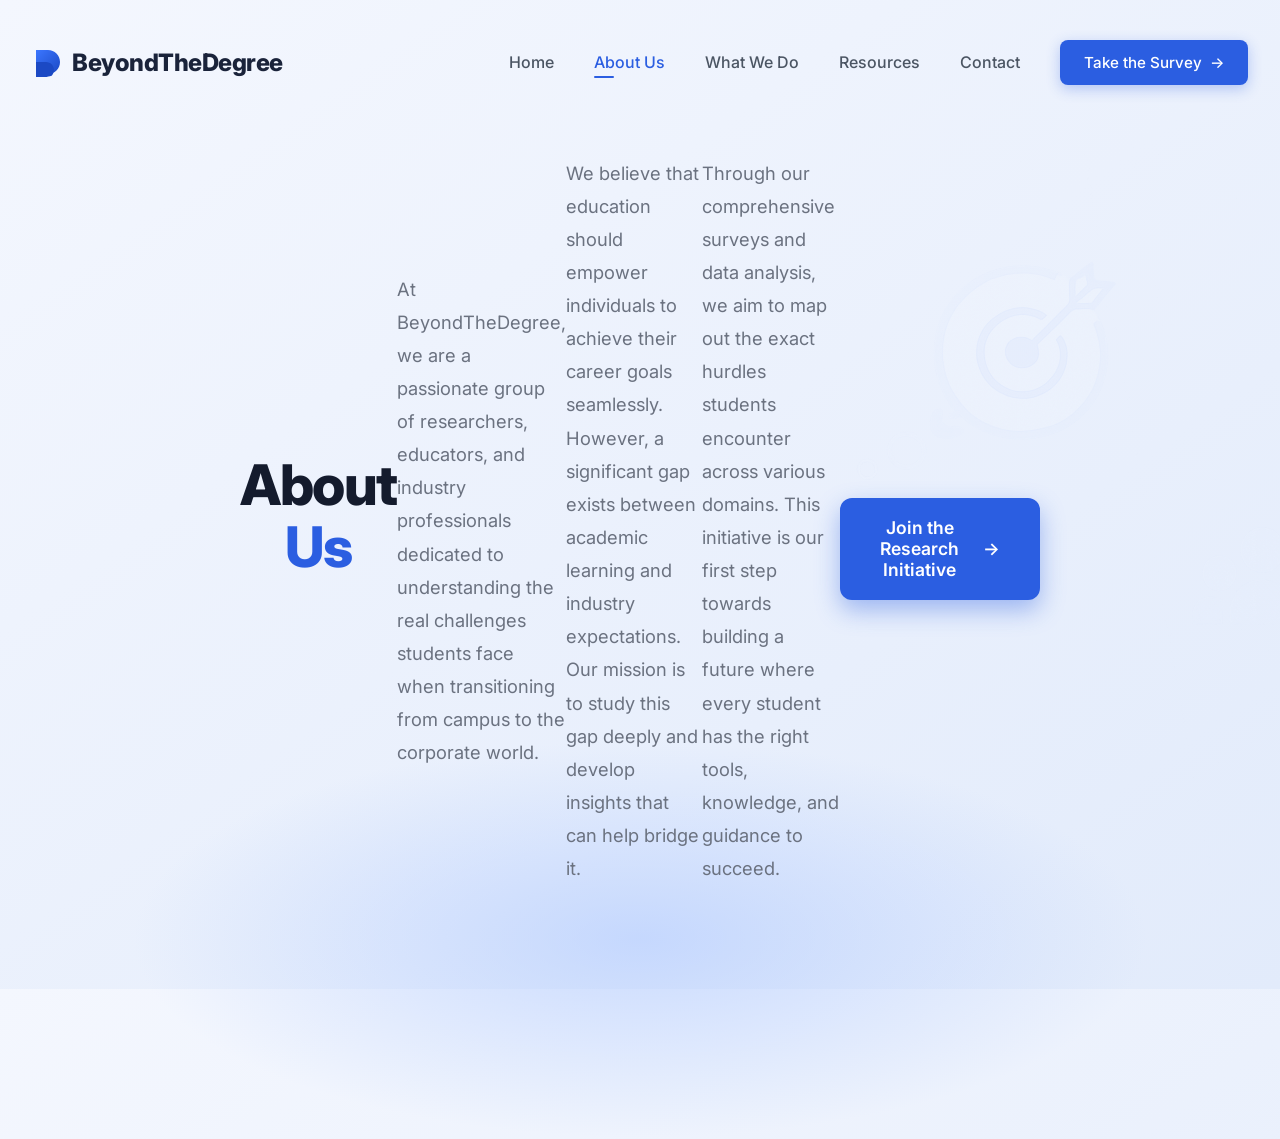
==== about.html @ 334ecd51 "Add new pages and update navigation" ====
<!DOCTYPE html>
<html lang="en">
<head>
    <meta charset="UTF-8">
    <meta name="viewport" content="width=device-width, initial-scale=1.0">
    <title>About Us - BeyondTheDegree</title>
    <meta name="description" content="We're building solutions that bridge the gap between students and great opportunities. Take our quick survey.">
    <link rel="preconnect" href="https://fonts.googleapis.com">
    <link rel="preconnect" href="https://fonts.gstatic.com" crossorigin>
    <link href="https://fonts.googleapis.com/css2?family=Inter:wght@400;500;600;700;800&display=swap" rel="stylesheet">
    <link rel="stylesheet" href="style.css">
    <style>
        .inner-page-content {
            padding: 2rem 0 5rem;
            max-width: 800px;
            margin: 0 auto;
            width: 100%;
        }
        .inner-page-content h1 {
            font-size: 3.5rem;
            margin-bottom: 2rem;
            text-align: center;
        }
        .inner-page-content p.desc {
            font-size: 1.15rem;
            line-height: 1.8;
            color: var(--text-gray);
            margin-bottom: 1.5rem;
        }
        @media (max-width: 768px) {
            .inner-page-content h1 { font-size: 2.8rem; }
        }
    </style>
</head>
<body>
    <div class="background-decorations">
        <div class="bg-icon bg-target"><img src="assets/Home/target.png" alt="" aria-hidden="true"></div>
        <div class="bg-icon bg-people"><img src="assets/Home/people.png" alt="" aria-hidden="true"></div>
        <div class="bg-icon bg-paperplane"><img src="assets/Home/paperplane.png" alt="" aria-hidden="true"></div>
    </div>

    <div class="container">
        <header>
            <div class="logo">
                <svg width="32" height="32" viewBox="0 0 32 32" fill="none" xmlns="http://www.w3.org/2000/svg">
                    <path d="M4 4 h12 c6.627 0 12 5.373 12 12 0 3.314 -1.343 6.314 -3.515 8.485C22.314 26.657 19.314 28 16 28 H4 V4 z" fill="url(#paint0_linear)"/>
                    <path d="M4 16 h10 c4.418 0 8 3.582 8 8 0 2.21 -0.895 4.21 -2.343 5.657C17.21 30.105 15.21 31 13 31 H4 V16 z" fill="#1b49c4"/>
                    <defs>
                        <linearGradient id="paint0_linear" x1="4" y1="4" x2="28" y2="28" gradientUnits="userSpaceOnUse">
                            <stop stop-color="#3b76ff" />
                            <stop offset="1" stop-color="#1b49c4" />
                        </linearGradient>
                    </defs>
                </svg>
                <span class="logo-text">BeyondTheDegree</span>
            </div>
            
            <button class="hamburger" id="hamburger" aria-label="Toggle navigation">
                <span></span>
                <span></span>
                <span></span>
            </button>
            
            <div class="nav-container" id="nav-container">
                <nav class="nav-links">
                    <a href="index.html">Home</a>
                    <a href="about.html" class="active">About Us</a>
                    <a href="what-we-do.html">What We Do</a>
                    <a href="resources.html">Resources</a>
                    <a href="contact.html">Contact</a>
                </nav>
                
                <a href="survey.html" class="nav-btn">Take the Survey <span class="arrow">&rarr;</span></a>
            </div>
        </header>

        <main class="inner-page-content">
            <h1>About <span class="highlight">Us</span></h1>
            <p class="desc">At BeyondTheDegree, we are a passionate group of researchers, educators, and industry professionals dedicated to understanding the real challenges students face when transitioning from campus to the corporate world.</p>
            <p class="desc">We believe that education should empower individuals to achieve their career goals seamlessly. However, a significant gap exists between academic learning and industry expectations. Our mission is to study this gap deeply and develop insights that can help bridge it.</p>
            <p class="desc">Through our comprehensive surveys and data analysis, we aim to map out the exact hurdles students encounter across various domains. This initiative is our first step towards building a future where every student has the right tools, knowledge, and guidance to succeed.</p>
            
            <div style="text-align: center; margin-top: 3.5rem;">
                <a href="survey.html" class="main-cta-btn">Join the Research Initiative <span class="arrow">&rarr;</span></a>
            </div>
        </main>
    </div>

    <script>
        const hamburger = document.getElementById('hamburger');
        const navContainer = document.getElementById('nav-container');
        const navLinks = document.querySelectorAll('.nav-links a');

        if (hamburger && navContainer) {
            hamburger.addEventListener('click', () => {
                hamburger.classList.toggle('active');
                navContainer.classList.toggle('active');
            });

            navLinks.forEach(link => {
                link.addEventListener('click', () => {
                    hamburger.classList.remove('active');
                    navContainer.classList.remove('active');
                });
            });
        }
    </script>
</body>
</html>
---- style.css ----
:root {
    --primary-blue: #2b5ee1;
    --primary-blue-hover: #1e45b0;
    --text-dark: #111827;
    --text-gray: #6b7280;
    --bg-light: #eef3fa;
    --nav-text: #4b5563;
}

* {
    margin: 0;
    padding: 0;
    box-sizing: border-box;
}

body {
    font-family: 'Inter', -apple-system, BlinkMacSystemFont, "Segoe UI", Roboto, sans-serif;
    background: linear-gradient(145deg, #f4f7fe 0%, #e2ebfb 100%);
    color: var(--text-dark);
    min-height: 100vh;
    overflow-x: hidden;
    position: relative;
}

/* Floor gradient for character */
body::before {
    content: '';
    position: absolute;
    bottom: -150px;
    left: 50%;
    transform: translateX(-50%);
    width: 80%;
    height: 400px;
    background: radial-gradient(ellipse at center, rgba(175, 201, 255, 0.6) 0%, rgba(226, 235, 251, 0) 70%);
    border-radius: 50%;
    z-index: 1;
    pointer-events: none;
}

/* Container */
.container {
    max-width: 1300px;
    margin: 0 auto;
    padding: 0 2rem;
    position: relative;
    z-index: 10;
}

/* Header */
header {
    display: flex;
    justify-content: space-between;
    align-items: center;
    padding: 2.5rem 0;
}

.logo {
    display: flex;
    align-items: center;
    gap: 0.5rem;
}

.logo-text {
    font-size: 1.5rem;
    font-weight: 800;
    color: #1a233a;
    letter-spacing: -0.5px;
}

.hamburger {
    display: none;
    flex-direction: column;
    justify-content: space-between;
    width: 28px;
    height: 20px;
    background: transparent;
    border: none;
    cursor: pointer;
    padding: 0;
    z-index: 100;
}

.hamburger span {
    width: 100%;
    height: 3px;
    background-color: #1a233a;
    border-radius: 10px;
    transition: all 0.3s ease;
    transform-origin: left;
}

.nav-container {
    display: flex;
    align-items: center;
    gap: 2.5rem;
}

.nav-links {
    display: flex;
    gap: 2.5rem;
}

.nav-links a {
    text-decoration: none;
    color: var(--nav-text);
    font-size: 1rem;
    font-weight: 500;
    transition: color 0.3s;
    position: relative;
}

.nav-links a:hover, .nav-links a.active {
    color: var(--primary-blue);
}

.nav-links a.active::after {
    content: '';
    position: absolute;
    bottom: -6px;
    left: 0;
    width: 20px;
    height: 2px;
    background-color: var(--primary-blue);
    border-radius: 2px;
}

.nav-btn {
    display: inline-flex;
    align-items: center;
    gap: 0.5rem;
    background-color: var(--primary-blue);
    color: white;
    text-decoration: none;
    padding: 0.8rem 1.5rem;
    border-radius: 8px;
    font-weight: 500;
    font-size: 0.95rem;
    transition: background-color 0.3s, transform 0.2s;
    box-shadow: 0 4px 14px rgba(43, 94, 225, 0.3);
}

.nav-btn:hover {
    background-color: var(--primary-blue-hover);
    transform: translateY(-2px);
}

/* Main Content */
main {
    display: flex;
    align-items: center;
    margin-top: 3rem;
    padding-bottom: 5rem;
}

.hero-left {
    flex: 1.2;
    max-width: 650px;
    padding-right: 2rem;
}

.hero-right {
    flex: 1;
    position: relative;
    display: flex;
    justify-content: flex-end;
}

h1 {
    font-size: 4.8rem;
    line-height: 1.1;
    font-weight: 800;
    letter-spacing: -1.5px;
    margin-bottom: 1.5rem;
    color: #141b2d;
}

h1 .highlight {
    color: var(--primary-blue);
}

.subtitle {
    font-size: 1.25rem;
    color: var(--text-gray);
    line-height: 1.6;
    margin-bottom: 3.5rem;
    max-width: 500px;
}

.subtitle strong {
    color: var(--text-dark);
    font-weight: 600;
}

.features {
    display: flex;
    gap: 1.5rem;
    margin-bottom: 3.5rem;
}

.feature-item {
    display: flex;
    align-items: flex-start;
    gap: 1rem;
    flex: 1;
}

.feature-icon {
    width: 48px;
    height: 48px;
    background-color: white;
    border-radius: 50%;
    display: flex;
    align-items: center;
    justify-content: center;
    box-shadow: 0 4px 15px rgba(0,0,0,0.03);
    flex-shrink: 0;
}

.feature-icon img {
    width: 22px;
    height: 22px;
    object-fit: contain;
}

.feature-text h3 {
    font-size: 0.95rem;
    font-weight: 700;
    color: #1e293b;
    margin-bottom: 0.3rem;
}

.feature-text p {
    font-size: 0.85rem;
    color: var(--text-gray);
    line-height: 1.4;
}

.main-cta-btn {
    display: inline-flex;
    align-items: center;
    gap: 1.5rem;
    background-color: var(--primary-blue);
    color: white;
    text-decoration: none;
    padding: 1.2rem 2.5rem;
    border-radius: 12px;
    font-weight: 600;
    font-size: 1.1rem;
    transition: all 0.3s ease;
    box-shadow: 0 10px 25px rgba(43, 94, 225, 0.4);
    margin-bottom: 1.5rem;
}

.main-cta-btn:hover {
    background-color: var(--primary-blue-hover);
    transform: translateY(-3px);
    box-shadow: 0 15px 35px rgba(43, 94, 225, 0.5);
}

.survey-text {
    font-size: 0.95rem;
    color: var(--text-gray);
}

.survey-text strong {
    color: var(--primary-blue);
    font-weight: 600;
}

/* Character Image Area */
.character-wrapper {
    position: relative;
    width: 100%;
    max-width: 650px;
    transform: translateX(-12.5%) scale(1.25);
    transform-origin: center right;
}

.main-character {
    width: 100%;
    height: auto;
    display: block;
    object-fit: contain;
    position: relative;
    z-index: 5;
    animation: float 6s ease-in-out infinite;
}

@keyframes float {
    0% { transform: translateY(0px); }
    50% { transform: translateY(-12px); }
    100% { transform: translateY(0px); }
}

/* Background elements */
.background-decorations {
    position: absolute;
    top: 0;
    left: 0;
    width: 100%;
    height: 100%;
    overflow: hidden;
    z-index: 0;
    pointer-events: none;
}

.bg-icon {
    position: absolute;
    opacity: 0.2;
}

.bg-target {
    top: 25%;
    right: 25%;
    width: 120px;
    opacity: 0.1;
}

.bg-people {
    top: 50%;
    right: 5%;
    width: 80px;
    opacity: 0.1;
}

.bg-paperplane {
    top: 15%;
    right: 8%;
    width: 90px;
    opacity: 0.15;
    transform: rotate(-10deg);
}

/* Responsive adjustments */
@media (max-width: 1024px) {
    h1 {
        font-size: 3.5rem;
    }
    .features {
        flex-direction: column;
        gap: 1.5rem;
    }
}

@media (max-width: 768px) {
    body::before, .bg-icon {
        display: none;
    }
    
    main {
        flex-direction: column;
        margin-top: 1.5rem;
        padding-bottom: 3rem;
    }
    
    .hero-right {
        display: none;
    }
    
    .hero-left {
        padding-right: 0;
        text-align: center;
    }
    
    h1 {
        font-size: 2.8rem;
        margin-bottom: 1rem;
    }
    
    .subtitle {
        margin: 0 auto 2rem;
        font-size: 1.05rem;
        padding: 0 1rem;
    }
    
    .features {
        align-items: center;
        flex-direction: column;
        gap: 1.25rem;
    }
    
    .feature-item {
        align-items: center;
        text-align: center;
        flex-direction: column;
        background: #fff;
        padding: 1.5rem;
        border-radius: 16px;
        width: 100%;
        box-shadow: 0 4px 15px rgba(0,0,0,0.03);
    }
    
    header {
        position: relative;
        padding: 1.5rem 0;
    }
    
    .hamburger {
        display: flex;
    }
    
    .hamburger.active span:nth-child(1) {
        transform: rotate(45deg);
    }
    
    .hamburger.active span:nth-child(2) {
        opacity: 0;
    }
    
    .hamburger.active span:nth-child(3) {
        transform: rotate(-45deg);
    }

    .nav-container {
        position: absolute;
        top: 100%;
        left: 0;
        right: 0;
        background: #fff;
        flex-direction: column;
        padding: 2rem;
        box-shadow: 0 10px 20px rgba(0,0,0,0.1);
        border-radius: 16px;
        gap: 1.5rem;
        z-index: 99;
        opacity: 0;
        visibility: hidden;
        transform: translateY(-10px);
        transition: all 0.3s cubic-bezier(0.4, 0, 0.2, 1);
    }

    .nav-container.active {
        opacity: 1;
        visibility: visible;
        transform: translateY(0);
    }
    
    .nav-links {
        flex-direction: column;
        width: 100%;
        text-align: center;
        gap: 1.5rem;
    }
    
    .nav-btn {
        margin-top: 0;
        width: 100%;
        justify-content: center;
    }
}

@media (max-width: 480px) {
    h1 {
        font-size: 2.2rem;
    }
    .container {
        padding: 0 1.25rem;
    }
    .feature-item {
        padding: 1.25rem;
    }
    .main-cta-btn {
        padding: 1rem 1.5rem;
        font-size: 1rem;
        width: 100%;
        justify-content: center;
    }
}
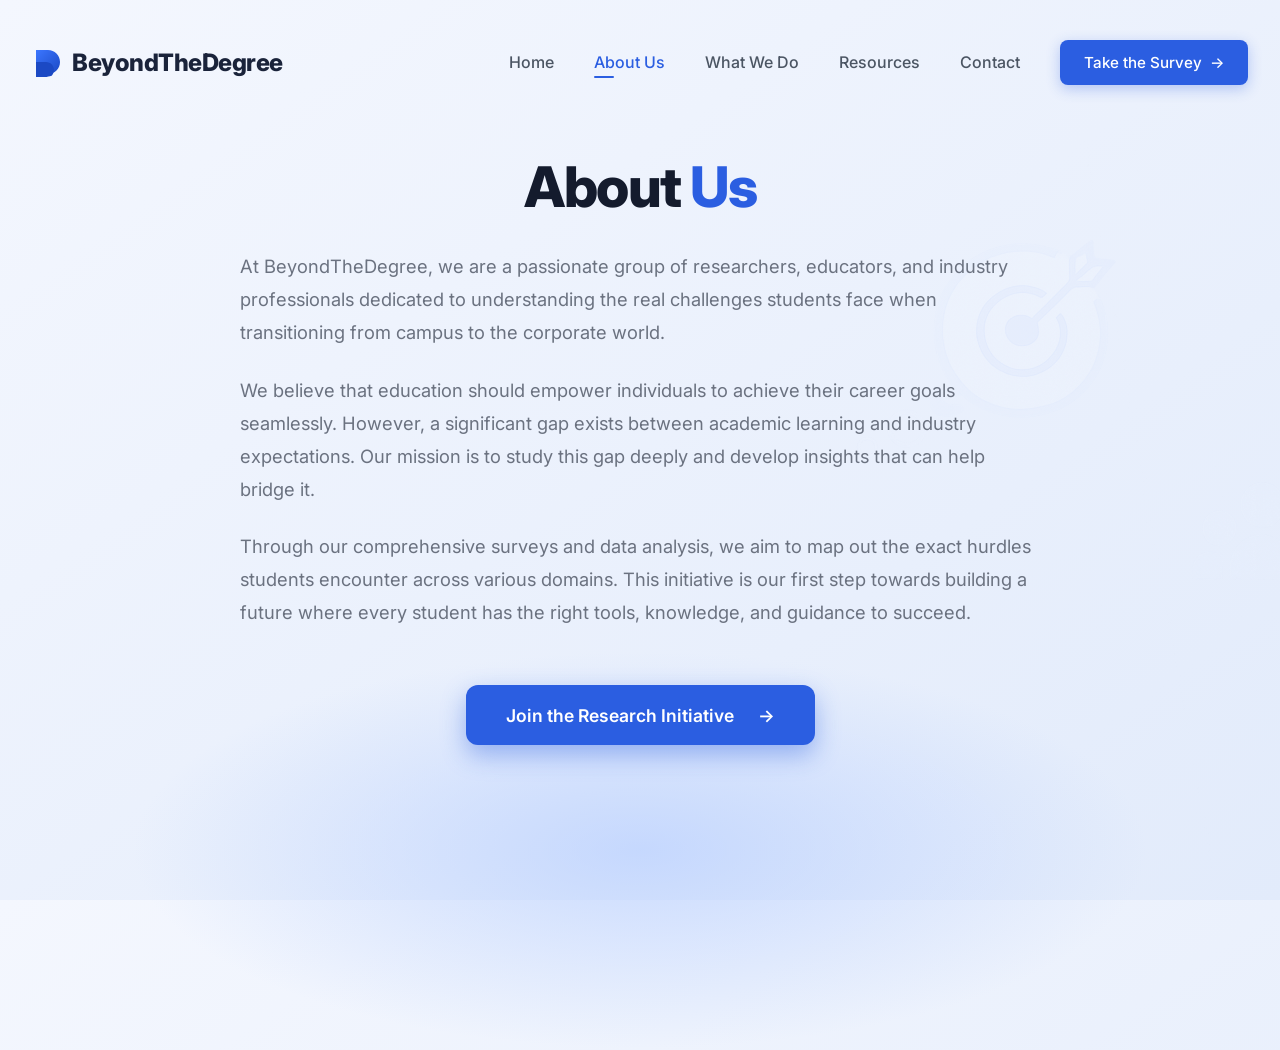
==== commit 90159e42: "Fix layout issue on inner pages by adding display:block to override global flex" ====
--- a/about.html
+++ b/about.html
@@ -15,6 +15,7 @@
             max-width: 800px;
             margin: 0 auto;
             width: 100%;
+            display: block;
         }
         .inner-page-content h1 {
             font-size: 3.5rem;
